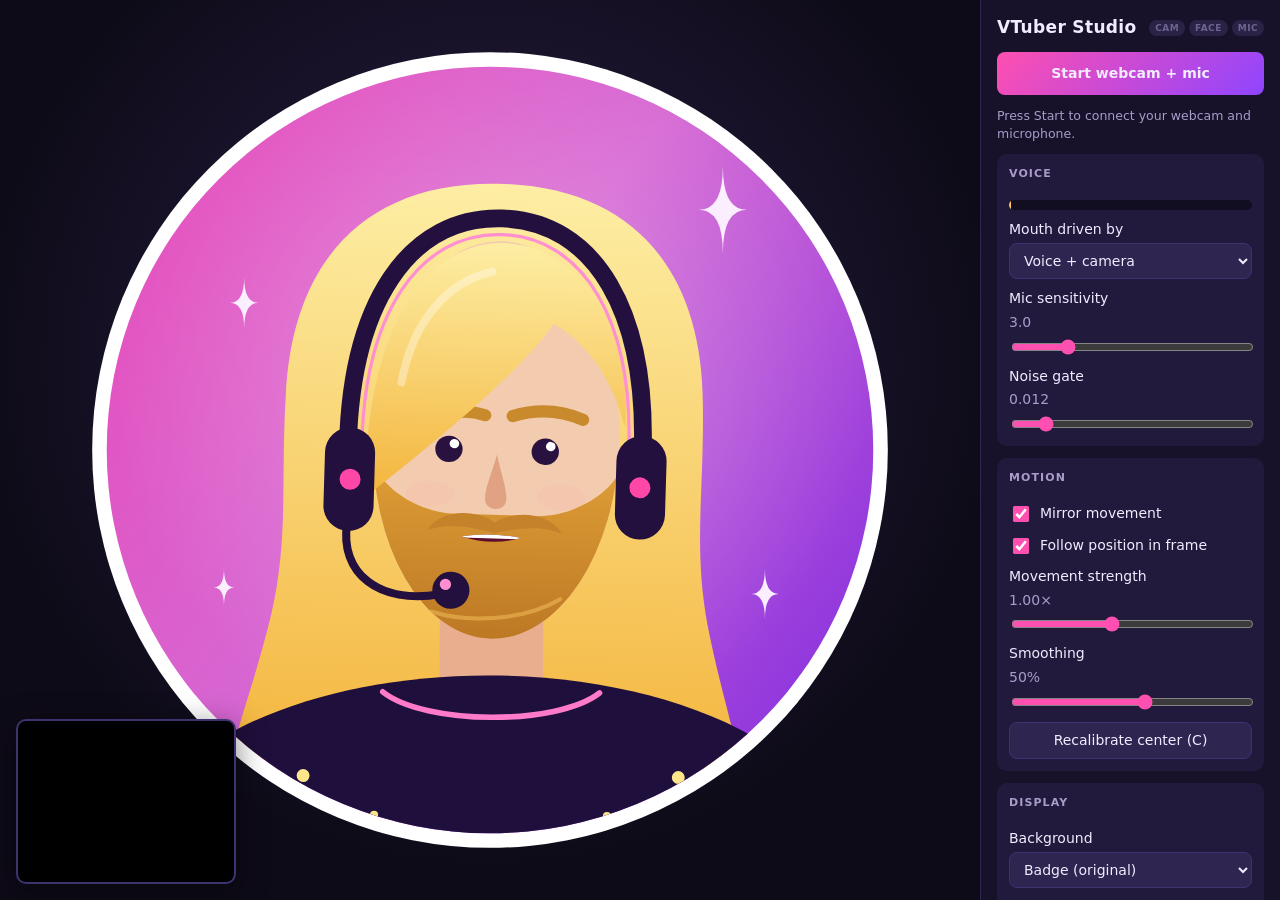
==== index.html @ 09d0c476 "Add browser VTuber app with webcam face tracking and voice lip sync Layered SVG rig of the headset a" ====
<!doctype html>
<html lang="en">
<head>
  <meta charset="utf-8">
  <meta name="viewport" content="width=device-width, initial-scale=1">
  <title>VTuber Studio</title>
  <link rel="stylesheet" href="css/style.css">
</head>
<body data-ui-hidden="false">
  <main id="stage">
    <div id="avatar"></div>
  </main>

  <aside id="panel">
    <header>
      <h1>VTuber Studio</h1>
      <div class="dots">
        <span id="cam-dot" class="dot" title="Webcam">CAM</span>
        <span id="face-dot" class="dot" title="Face detected">FACE</span>
        <span id="mic-dot" class="dot" title="Microphone">MIC</span>
      </div>
    </header>

    <button id="start" class="primary">Start webcam + mic</button>
    <p id="status" role="status"></p>

    <section>
      <h2>Voice</h2>
      <div class="meter" title="Mic level (marker = noise gate)">
        <div id="meter-fill"></div><div id="gate-mark"></div>
      </div>
      <label>Mouth driven by
        <select id="lip-source">
          <option value="both">Voice + camera</option>
          <option value="voice">Voice only</option>
          <option value="camera">Camera only</option>
        </select>
      </label>
      <label>Mic sensitivity <output id="sensitivity-val"></output>
        <input id="sensitivity" type="range" min="0.5" max="12" step="0.1">
      </label>
      <label>Noise gate <output id="gate-val"></output>
        <input id="gate" type="range" min="0" max="0.1" step="0.001">
      </label>
    </section>

    <section>
      <h2>Motion</h2>
      <label class="row"><input id="mirror" type="checkbox"> Mirror movement</label>
      <label class="row"><input id="follow" type="checkbox"> Follow position in frame</label>
      <label>Movement strength <output id="intensity-val"></output>
        <input id="intensity" type="range" min="0.3" max="2" step="0.05">
      </label>
      <label>Smoothing <output id="smoothing-val"></output>
        <input id="smoothing" type="range" min="0" max="0.9" step="0.01">
      </label>
      <button id="calibrate">Recalibrate center (C)</button>
    </section>

    <section>
      <h2>Display</h2>
      <label>Background
        <select id="background">
          <option value="badge">Badge (original)</option>
          <option value="green">Green screen</option>
          <option value="blue">Blue screen</option>
          <option value="magenta">Magenta screen</option>
          <option value="dark">Dark</option>
          <option value="transparent">Transparent</option>
          <option value="custom">Custom color</option>
        </select>
      </label>
      <input id="custom-color" type="color" hidden>
      <label class="row"><input id="show-preview" type="checkbox"> Show webcam preview</label>
      <label class="row"><input id="show-mesh" type="checkbox"> Show tracking points</label>
      <button id="hide-ui">Hide controls for capture (H)</button>
    </section>

    <footer>
      Keys: <kbd>H</kbd> hide UI · <kbd>C</kbd> recalibrate · <kbd>M</kbd> mirror · <kbd>B</kbd> blush
    </footer>
  </aside>

  <div id="preview" data-mirror="true">
    <video id="cam" playsinline muted></video>
    <canvas id="overlay"></canvas>
  </div>

  <button id="show-ui" title="Show controls (H)">⚙</button>

  <script type="module" src="js/app.js"></script>
</body>
</html>
---- css/style.css ----
:root {
  --panel: #17122a;
  --panel-2: #221a3d;
  --text: #f1ecff;
  --muted: #a99cc9;
  --accent: #ff4fb0;
  --accent-2: #8f45ff;
  --ok: #49e39a;
  --warn: #ffc65c;
  --err: #ff6b7d;
  --panel-w: 300px;
}

* { box-sizing: border-box; }
html, body { margin: 0; height: 100%; }
body {
  background: #0e0b18;
  color: var(--text);
  font: 14px/1.4 system-ui, -apple-system, "Segoe UI", Roboto, sans-serif;
  overflow: hidden;
}
body[data-transparent="true"] { background: transparent; }

#stage {
  position: fixed;
  inset: 0 var(--panel-w) 0 0;
  display: grid;
  place-items: center;
  background: radial-gradient(circle at 50% 40%, #2a1f47, #0e0b18 70%);
}
body[data-ui-hidden="true"] #stage { inset: 0; }

#avatar {
  width: min(92vh, 92%);
  aspect-ratio: 1;
}
#stage:not([data-bg="badge"]) #avatar { width: min(100vh, 100%); }
.avatar-svg { width: 100%; height: 100%; display: block; overflow: visible; }

.av-sparkles .sp { transform-box: fill-box; transform-origin: center; animation: twinkle 3.2s ease-in-out infinite; }
.av-sparkles .sp2 { animation-delay: -0.8s; }
.av-sparkles .sp3 { animation-delay: -1.7s; }
.av-sparkles .sp4 { animation-delay: -2.4s; }
@keyframes twinkle {
  0%, 100% { transform: scale(1) rotate(0deg); opacity: 1; }
  50% { transform: scale(0.7) rotate(12deg); opacity: 0.6; }
}

/* ---------- panel ---------- */
#panel {
  position: fixed;
  top: 0; right: 0; bottom: 0;
  width: var(--panel-w);
  background: var(--panel);
  border-left: 1px solid #2f2550;
  padding: 16px;
  overflow-y: auto;
  display: flex;
  flex-direction: column;
  gap: 12px;
}
body[data-ui-hidden="true"] #panel,
body[data-ui-hidden="true"] #preview { display: none; }

#panel > * { flex-shrink: 0; }
header { display: flex; align-items: center; justify-content: space-between; gap: 8px; }
h1 { font-size: 17px; margin: 0; letter-spacing: 0.02em; }
h2 { font-size: 11px; text-transform: uppercase; letter-spacing: 0.1em; color: var(--muted); margin: 0 0 8px; }

.dots { display: flex; gap: 4px; }
.dot {
  font-size: 9px; font-weight: 700; letter-spacing: 0.05em;
  padding: 2px 6px; border-radius: 99px;
  background: #2b2346; color: #6f6491;
}
.dot[data-on="true"] { background: rgba(73, 227, 154, 0.15); color: var(--ok); }

section {
  background: var(--panel-2);
  border-radius: 10px;
  padding: 12px;
  display: flex; flex-direction: column; gap: 10px;
}

label { display: flex; flex-direction: column; gap: 4px; color: var(--text); }
label output { color: var(--muted); font-variant-numeric: tabular-nums; float: right; }
label.row { flex-direction: row; align-items: center; gap: 8px; cursor: pointer; }
input[type="range"] { width: 100%; accent-color: var(--accent); }
input[type="checkbox"] { accent-color: var(--accent); width: 16px; height: 16px; }
input[type="color"] { width: 100%; height: 32px; border: 0; background: none; padding: 0; }

select, button {
  font: inherit; color: var(--text);
  background: #2e2550; border: 1px solid #3e3270;
  border-radius: 8px; padding: 8px 10px;
}
button { cursor: pointer; }
button:hover:not(:disabled) { background: #3a2f66; }
button:disabled { opacity: 0.7; cursor: default; }
button.primary {
  background: linear-gradient(135deg, var(--accent), var(--accent-2));
  border: 0; font-weight: 600; padding: 12px;
}

#status { margin: 0; font-size: 12.5px; color: var(--muted); min-height: 1.4em; }
#status[data-kind="ok"] { color: var(--ok); }
#status[data-kind="warn"] { color: var(--warn); }
#status[data-kind="error"] { color: var(--err); }

.meter { position: relative; height: 10px; background: #120e22; border-radius: 99px; overflow: hidden; }
#meter-fill { height: 100%; width: 0; background: #5d5280; transition: width 60ms linear; }
#meter-fill[data-active="true"] { background: linear-gradient(90deg, var(--ok), var(--accent)); }
#gate-mark { position: absolute; top: 0; bottom: 0; width: 2px; background: var(--warn); left: 0; }

footer { font-size: 11.5px; color: var(--muted); margin-top: auto; }
kbd { background: #2e2550; border-radius: 4px; padding: 1px 5px; font-size: 11px; }

/* ---------- webcam preview ---------- */
#preview {
  position: fixed;
  left: 16px; bottom: 16px;
  width: 220px; aspect-ratio: 4 / 3;
  border-radius: 10px; overflow: hidden;
  border: 2px solid #3e3270;
  background: #000;
  box-shadow: 0 8px 30px rgba(0,0,0,0.5);
}
#preview[hidden] { display: none; }
#preview video, #preview canvas { position: absolute; inset: 0; width: 100%; height: 100%; object-fit: cover; }
#preview[data-mirror="true"] video, #preview[data-mirror="true"] canvas { transform: scaleX(-1); }

#show-ui {
  position: fixed; top: 10px; right: 10px;
  width: 36px; height: 36px; padding: 0;
  border-radius: 50%; font-size: 18px;
  opacity: 0; transition: opacity 0.2s;
  display: none;
}
body[data-ui-hidden="true"] #show-ui { display: block; }
body[data-ui-hidden="true"] #show-ui:hover { opacity: 0.9; }

@media (max-width: 760px) {
  :root { --panel-w: 0px; }
  body { overflow: auto; }
  #stage { position: relative; inset: auto; height: 70vh; }
  #panel { position: relative; width: auto; border-left: 0; }
  #preview { width: 140px; }
}
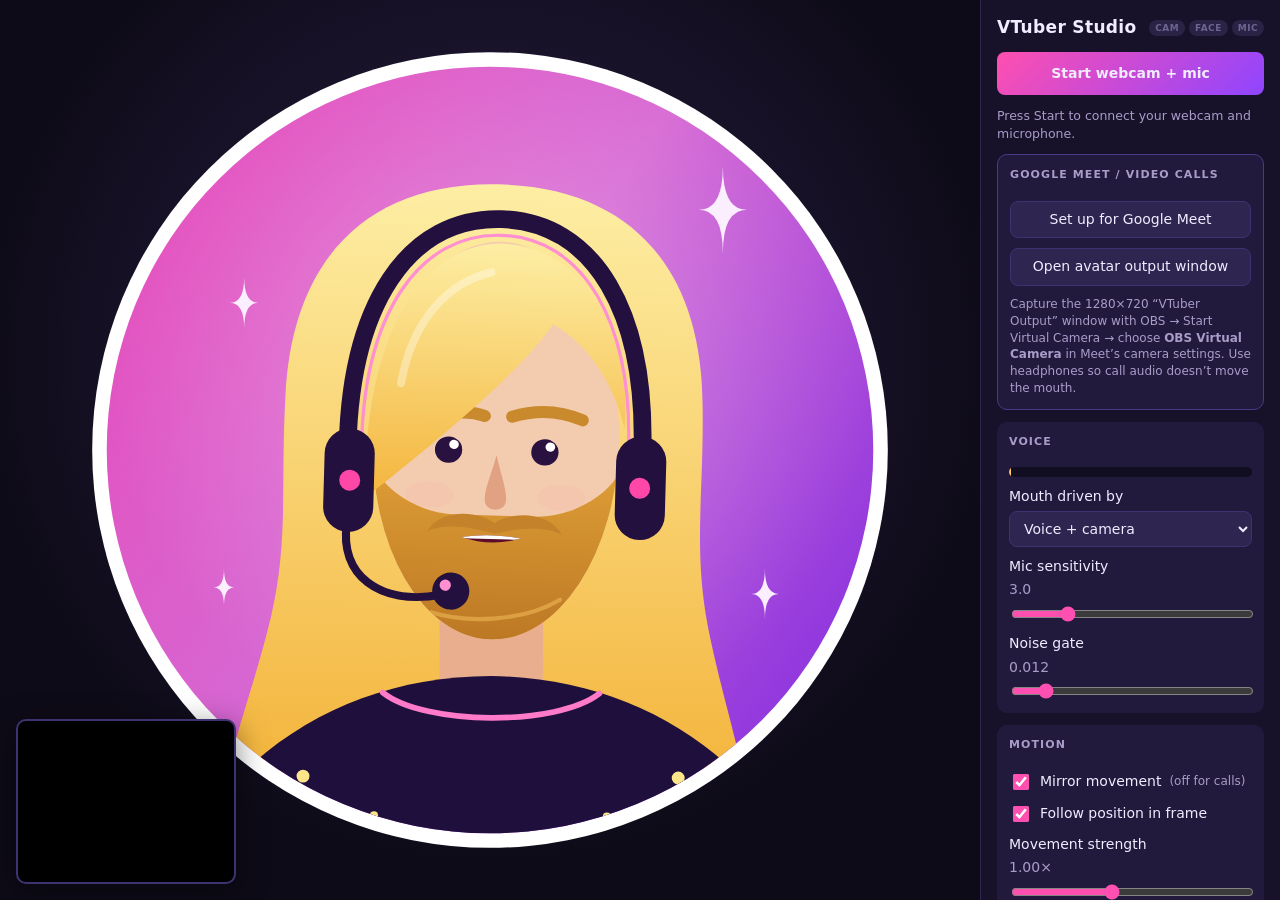
==== commit 49206b93: "Optimize for Google Meet via OBS virtual camera - Avatar-only 1280x720 output window fed over Broadc" ====
--- a/index.html
+++ b/index.html
@@ -24,6 +24,13 @@
     <button id="start" class="primary">Start webcam + mic</button>
     <p id="status" role="status"></p>
 
+    <section class="meet">
+      <h2>Google Meet / video calls</h2>
+      <button id="meet-setup">Set up for Google Meet</button>
+      <button id="open-output">Open avatar output window</button>
+      <p class="hint">Capture the 1280×720 “VTuber Output” window with OBS → Start Virtual Camera → choose <b>OBS Virtual Camera</b> in Meet’s camera settings. Use headphones so call audio doesn’t move the mouth.</p>
+    </section>
+
     <section>
       <h2>Voice</h2>
       <div class="meter" title="Mic level (marker = noise gate)">
@@ -46,13 +53,21 @@
 
     <section>
       <h2>Motion</h2>
-      <label class="row"><input id="mirror" type="checkbox"> Mirror movement</label>
+      <label class="row"><input id="mirror" type="checkbox"> Mirror movement <span class="hint">(off for calls)</span></label>
       <label class="row"><input id="follow" type="checkbox"> Follow position in frame</label>
       <label>Movement strength <output id="intensity-val"></output>
         <input id="intensity" type="range" min="0.3" max="2" step="0.05">
       </label>
       <label>Smoothing <output id="smoothing-val"></output>
         <input id="smoothing" type="range" min="0" max="0.9" step="0.01">
+      </label>
+      <label>Tracking rate
+        <select id="track-fps">
+          <option value="15">15 fps (lightest)</option>
+          <option value="24">24 fps (recommended for calls)</option>
+          <option value="30">30 fps</option>
+          <option value="60">60 fps (smoothest)</option>
+        </select>
       </label>
       <button id="calibrate">Recalibrate center (C)</button>
     </section>
@@ -62,6 +77,7 @@
       <label>Background
         <select id="background">
           <option value="badge">Badge (original)</option>
+          <option value="gradient">Gradient (full frame)</option>
           <option value="green">Green screen</option>
           <option value="blue">Blue screen</option>
           <option value="magenta">Magenta screen</option>
--- a/css/style.css
+++ b/css/style.css
@@ -146,3 +146,16 @@
   #panel { position: relative; width: auto; border-left: 0; }
   #preview { width: 140px; }
 }
+
+/* ---------- Meet / call helpers ---------- */
+.hint { margin: 0; font-size: 12px; color: var(--muted); font-weight: normal; }
+section.meet { border: 1px solid #4a3a85; }
+
+/* ---------- output window (OBS capture → virtual camera) ---------- */
+body[data-output="true"] #stage { inset: 0; overflow: hidden; }
+body[data-output="true"] #avatar { width: auto; height: 100vh; }
+#waiting {
+  position: absolute; bottom: 12px; left: 0; right: 0; margin: 0;
+  text-align: center; color: #fff; font-size: 13px; text-shadow: 0 1px 3px #000;
+}
+#waiting[hidden] { display: none; }
